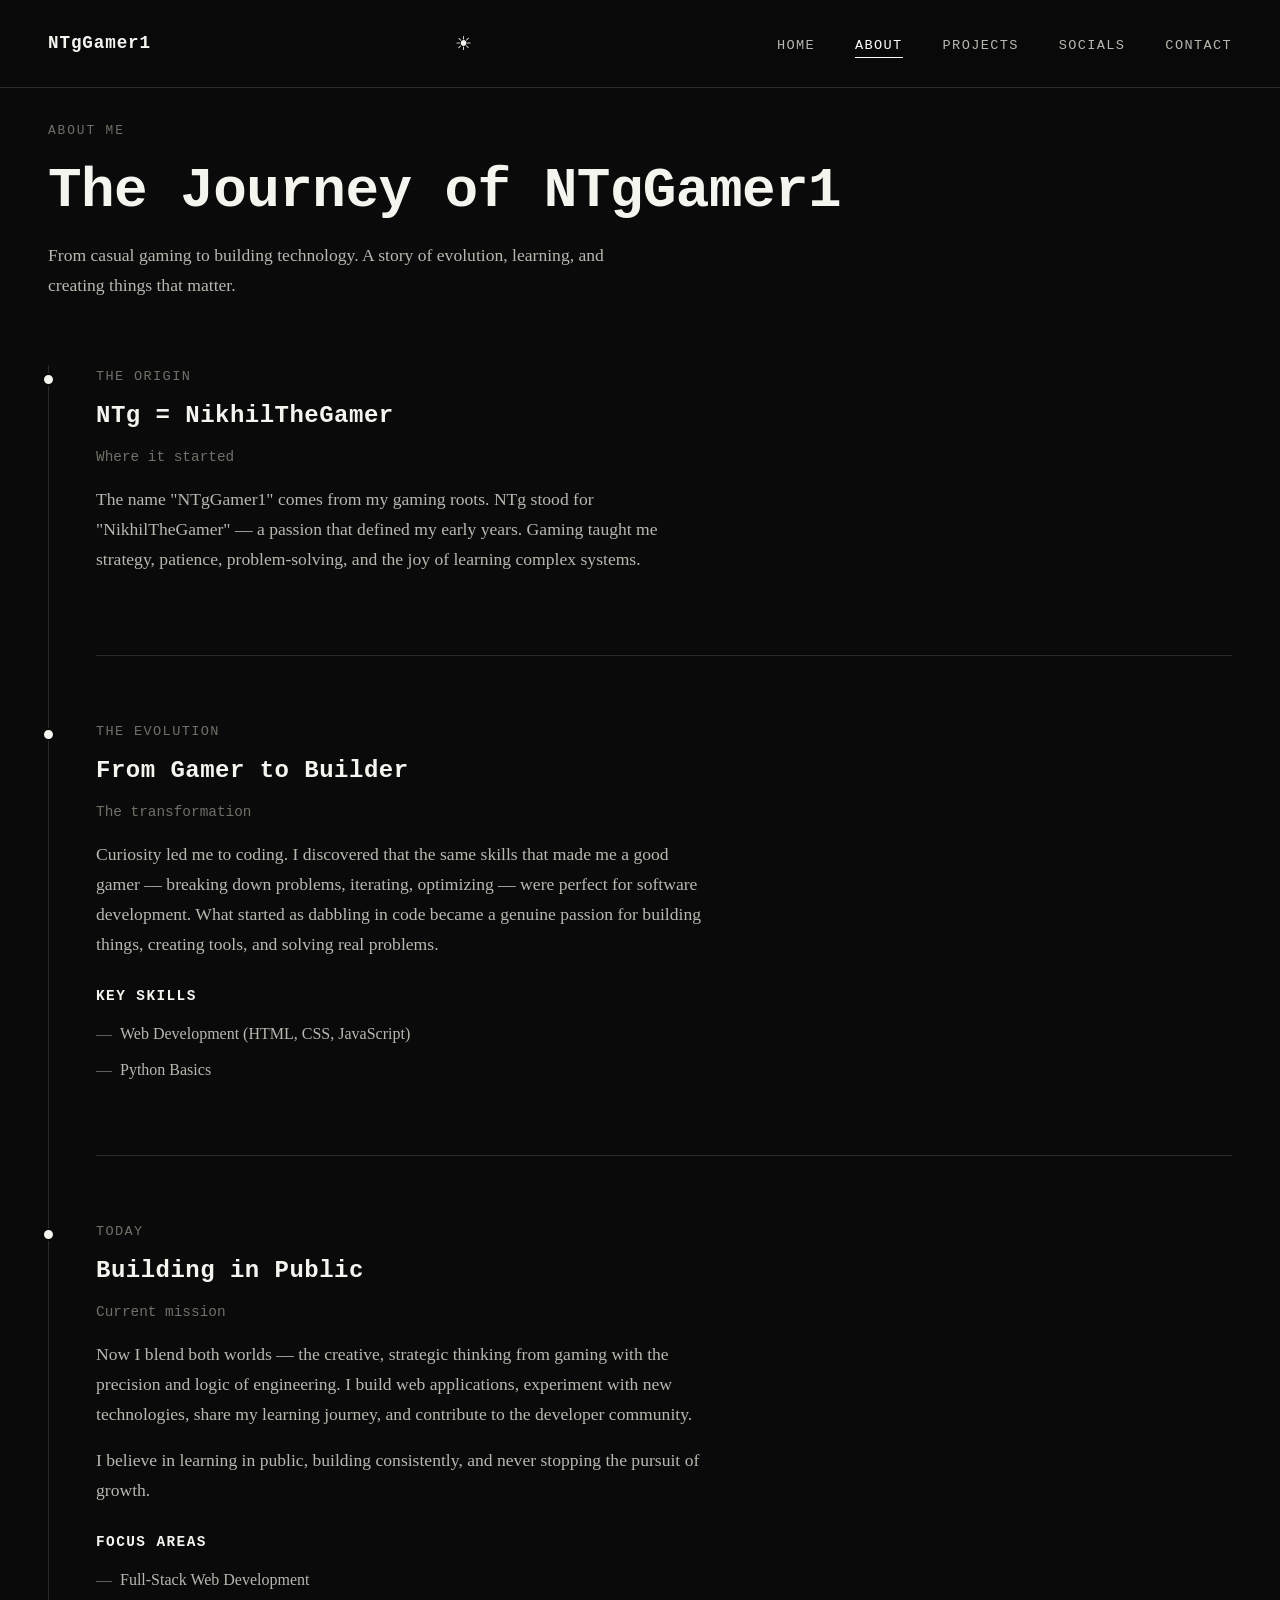
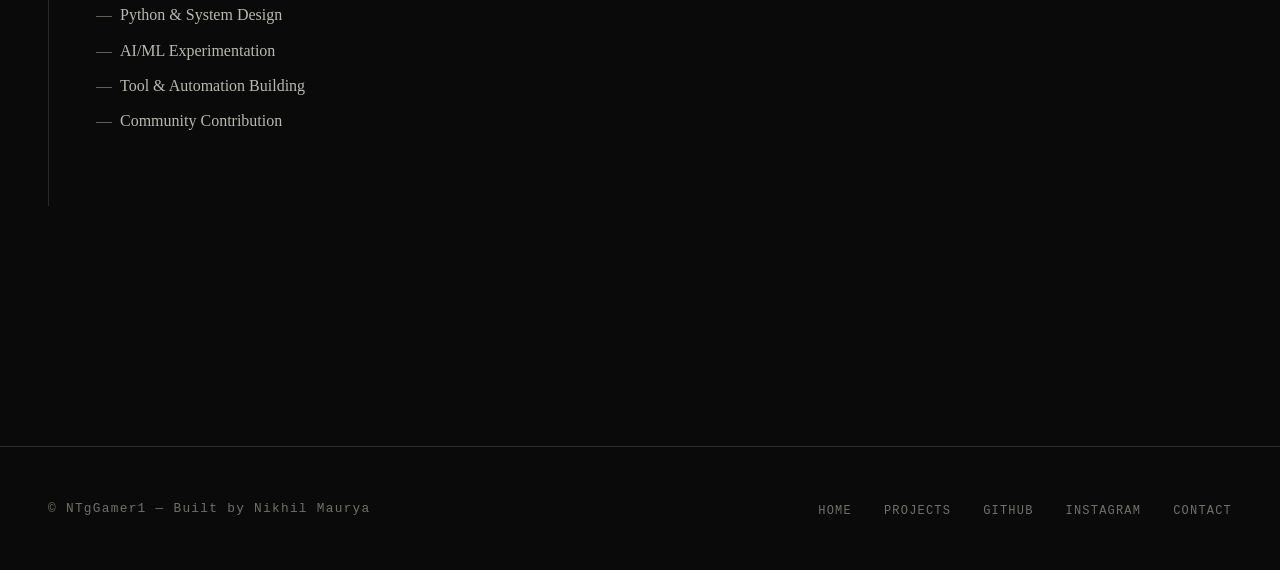
==== about.html @ 510b232a "feat: Add dark/light mode toggle with local storage persistence - Add theme toggle button in navigat" ====
<!DOCTYPE html>
<html lang="en">
<head>

    <meta charset="UTF-8">
    <meta name="viewport" content="width=device-width, initial-scale=1.0">
    <title>NTgGamer1 | Developer & Creator</title>
    <meta name="description" content="NTgGamer1 - Nikhil Maurya. Developer, creator, and builder blending gaming creativity with software engineering.">
    <link rel="stylesheet" href="/Styles/styles.css">
</head>
<body>
    <!-- Navigation -->
    <nav role="navigation" aria-label="Main navigation">
        <div class="container">
            <a href="index.html" class="nav-brand" aria-label="Home">NTgGamer1</a>
            <button class="hamburger" id="hamburgerBtn" aria-label="Toggle navigation menu" aria-expanded="false">
                <span class="hamburger-line"></span>
                <span class="hamburger-line"></span>
                <span class="hamburger-line"></span>
            </button>
            <button class="theme-toggle" id="themeToggle" aria-label="Toggle dark/light mode">
                <span id="themeIcon">☀</span>
            </button>
            <ul class="nav-links" id="navMenu">
                <li><a href="index.html" class="nav-link active">Home</a></li>
                <li><a href="about.html" class="nav-link">About</a></li>
                <li><a href="projects.html" class="nav-link">Projects</a></li>
                <li><a href="socials.html" class="nav-link">Socials</a></li>
                <li><a href="contact.html" class="nav-link">Contact</a></li>
            </ul>
        </div>
    </nav>


    <!-- Main Content -->
    <main>
        <!-- About Page -->
        <section class="page active">
            <div class="container">
                <div class="section-header">
                    <span class="section-label">About Me</span>
                    <h2>The Journey of NTgGamer1</h2>
                    <p>
                        From casual gaming to building technology. A story of evolution, learning, and creating things that matter.
                    </p>
                </div>
                
                <div class="timeline">
                    <div class="timeline-item">
                        <div class="timeline-date">The Origin</div>
                        <div class="timeline-content">
                            <h3>NTg = NikhilTheGamer</h3>
                            <div class="institution">Where it started</div>
                            <p>
                                The name "NTgGamer1" comes from my gaming roots. NTg stood for "NikhilTheGamer" — 
                                a passion that defined my early years. Gaming taught me strategy, patience, problem-solving, 
                                and the joy of learning complex systems.
                            </p>
                        </div>
                    </div>
                    
                    <div class="timeline-item">
                        <div class="timeline-date">The Evolution</div>
                        <div class="timeline-content">
                            <h3>From Gamer to Builder</h3>
                            <div class="institution">The transformation</div>
                            <p>
                                Curiosity led me to coding. I discovered that the same skills that made me a good gamer — 
                                breaking down problems, iterating, optimizing — were perfect for software development. 
                                What started as dabbling in code became a genuine passion for building things, creating tools, 
                                and solving real problems.
                            </p>
                            <div class="achievements">
                                <h4>Key Skills</h4>
                                <ul>
                                    <li>Web Development (HTML, CSS, JavaScript)</li>
                                    <li>Python Basics</li>
                                </ul>
                            </div>
                        </div>
                    </div>
                    
                    <div class="timeline-item">
                        <div class="timeline-date">Today</div>
                        <div class="timeline-content">
                            <h3>Building in Public</h3>
                            <div class="institution">Current mission</div>
                            <p>
                                Now I blend both worlds — the creative, strategic thinking from gaming with the precision 
                                and logic of engineering. I build web applications, experiment with new technologies, 
                                share my learning journey, and contribute to the developer community.
                            </p>
                            <p>
                                I believe in learning in public, building consistently, and never stopping the pursuit of growth.
                            </p>
                            <div class="achievements">
                                <h4>Focus Areas</h4>
                                <ul>
                                    <li>Full-Stack Web Development</li>
                                    <li>Python & System Design</li>
                                    <li>AI/ML Experimentation</li>
                                    <li>Tool & Automation Building</li>
                                    <li>Community Contribution</li>
                                </ul>
                            </div>
                        </div>
                    </div>
                </div>
            </div>
        </section>
    </main>

    <!-- Footer -->
    <footer>
        <div class="container">
            <div class="footer-tagline">© NTgGamer1 — Built by Nikhil Maurya</div>
            <ul class="footer-links">
                <li><a href="index.html">Home</a></li>
                <li><a href="projects.html">Projects</a></li>
                <li><a href="https://github.com/ntggamer1" target="_blank" rel="noopener noreferrer">GitHub</a></li>
                <li><a href="https://www.instagram.com/_fitnikhil01/" target="_blank" rel="noopener noreferrer">Instagram</a></li>
                <li><a href="contact.html">Contact</a></li>
            </ul>
        </div>
    </footer>



    



    <script src="/JavaScript/script.js"></script>
</body>
</html>
---- Styles/styles.css ----
/* CSS Variables */
:root {
    --color-bg-primary: #0a0a0a;
    --color-bg-secondary: #141414;
    --color-bg-tertiary: #1c1c1c;
    --color-text-primary: #f5f5f0;
    --color-text-secondary: #b8b8b0;
    --color-text-muted: #707068;
    --color-accent: #e8e8e0;
    --color-border: #2a2a2a;
    --color-hover: #ffffff;
    
    --font-display: 'Courier New', monospace;
    --font-body: 'Georgia', serif;
    --font-mono: 'Consolas', 'Monaco', monospace;
    
    --transition-smooth: all 0.4s cubic-bezier(0.4, 0, 0.2, 1);
    --transition-fast: all 0.2s ease;
}

/* Global Resets */
* {
    margin: 0;
    padding: 0;
    box-sizing: border-box;
}

html {
    scroll-behavior: smooth;
    font-size: 16px;
}

body {
    font-family: var(--font-body);
    background-color: var(--color-bg-primary);
    color: var(--color-text-primary);
    line-height: 1.7;
    overflow-x: hidden;
    position: relative;
}

/* Background Grain Effect */
body::before {
    content: '';
    position: fixed;
    top: 0;
    left: 0;
    width: 100%;
    height: 100%;
    background-image: 
        repeating-linear-gradient(
            0deg,
            transparent,
            transparent 2px,
            rgba(255, 255, 255, 0.01) 2px,
            rgba(255, 255, 255, 0.01) 4px
        );
    pointer-events: none;
    z-index: 1;
    opacity: 0.5;
}

/* Navigation */
nav {
    position: fixed;
    top: 0;
    left: 0;
    right: 0;
    background: rgba(10, 10, 10, 0.95);
    backdrop-filter: blur(10px);
    border-bottom: 1px solid var(--color-border);
    padding: 1.5rem 3rem;
    z-index: 100;
    animation: slideDown 0.6s ease;
}

@keyframes slideDown {
    from {
        transform: translateY(-100%);
        opacity: 0;
    }
    to {
        transform: translateY(0);
        opacity: 1;
    }
}

nav .container {
    max-width: 1400px;
    margin: 0 auto;
    display: flex;
    justify-content: space-between;
    align-items: center;
}

.nav-brand {
    font-family: var(--font-display);
    font-size: 1.1rem;
    letter-spacing: 0.05em;
    color: var(--color-text-primary);
    text-decoration: none;
    font-weight: bold;
}

.nav-links {
    display: flex;
    gap: 2.5rem;
    list-style: none;
}

.nav-links a {
    font-family: var(--font-mono);
    font-size: 0.85rem;
    color: var(--color-text-secondary);
    text-decoration: none;
    text-transform: uppercase;
    letter-spacing: 0.1em;
    transition: var(--transition-fast);
    position: relative;
}

.nav-links a::after {
    content: '';
    position: absolute;
    bottom: -5px;
    left: 0;
    width: 0;
    height: 1px;
    background: var(--color-hover);
    transition: var(--transition-fast);
}

.nav-links a:hover,
.nav-links a.active {
    color: var(--color-hover);
}

.nav-links a:hover::after,
.nav-links a.active::after {
    width: 100%;
}

/* Hamburger Menu */
.hamburger {
    display: none;
    flex-direction: column;
    background: none;
    border: none;
    cursor: pointer;
    padding: 0.5rem;
    z-index: 101;
}

.hamburger-line {
    width: 25px;
    height: 2px;
    background: var(--color-text-primary);
    margin: 5px 0;
    transition: var(--transition-smooth);
    border-radius: 2px;
}

.hamburger.active .hamburger-line:nth-child(1) {
    transform: rotate(45deg) translate(8px, 8px);
}

.hamburger.active .hamburger-line:nth-child(2) {
    opacity: 0;
}

.hamburger.active .hamburger-line:nth-child(3) {
    transform: rotate(-45deg) translate(8px, -8px);
}

/* Theme Toggle Button */
.theme-toggle {
    background: none;
    border: none;
    color: var(--color-text-primary);
    font-size: 1.2rem;
    cursor: pointer;
    padding: 0.5rem;
    display: flex;
    align-items: center;
    justify-content: center;
    transition: var(--transition-smooth);
}

.theme-toggle:hover {
    color: var(--color-accent);
    transform: rotate(20deg);
}

/* Light Mode */
body.light-mode {
    --color-bg-primary: #ffffff;
    --color-bg-secondary: #f5f5f5;
    --color-bg-tertiary: #eeeeee;
    --color-text-primary: #0a0a0a;
    --color-text-secondary: #333333;
    --color-text-muted: #666666;
    --color-accent: #333333;
    --color-border: #d0d0d0;
    --color-hover: #000000;
}

body.light-mode nav {
    background: rgba(255, 255, 255, 0.95);
}

/* Main Container */
main {
    position: relative;
    z-index: 2;
}

/* Page Sections */
.page {
    display: none;
    min-height: 100vh;
    padding: 120px 3rem 80px;
    animation: fadeIn 0.6s ease;
}

.page.active {
    display: block;
}

@keyframes fadeIn {
    from {
        opacity: 0;
        transform: translateY(20px);
    }
    to {
        opacity: 1;
        transform: translateY(0);
    }
}

.container {
    max-width: 1400px;
    margin: 0 auto;
}

/* Typography */
h1 {
    font-family: var(--font-display);
    font-size: clamp(3rem, 8vw, 6rem);
    line-height: 1.1;
    letter-spacing: -0.02em;
    margin-bottom: 1.5rem;
    font-weight: bold;
}

h2 {
    font-family: var(--font-display);
    font-size: clamp(2rem, 5vw, 3.5rem);
    line-height: 1.2;
    margin-bottom: 1rem;
    letter-spacing: -0.01em;
}

h3 {
    font-family: var(--font-mono);
    font-size: 1.5rem;
    margin-bottom: 0.75rem;
    letter-spacing: 0.02em;
}

p {
    font-size: 1.1rem;
    color: var(--color-text-secondary);
    max-width: 70ch;
}

/* Hero Section */
.hero {
    display: flex;
    flex-direction: column;
    justify-content: center;
    min-height: 85vh;
    gap: 2rem;
}

.hero-subtitle {
    font-family: var(--font-mono);
    font-size: 0.9rem;
    color: var(--color-text-muted);
    text-transform: uppercase;
    letter-spacing: 0.15em;
    margin-bottom: 1rem;
}

.hero-description {
    font-size: 1.3rem;
    color: var(--color-text-secondary);
    max-width: 65ch;
    line-height: 1.8;
    margin-bottom: 2rem;
}

.cta-buttons {
    display: flex;
    gap: 1.5rem;
    flex-wrap: wrap;
}

.btn {
    font-family: var(--font-mono);
    padding: 1rem 2.5rem;
    font-size: 0.85rem;
    text-transform: uppercase;
    letter-spacing: 0.1em;
    text-decoration: none;
    border: 1px solid var(--color-border);
    background: transparent;
    color: var(--color-text-primary);
    cursor: pointer;
    transition: var(--transition-smooth);
    position: relative;
    overflow: hidden;
}

.btn::before {
    content: '';
    position: absolute;
    top: 0;
    left: -100%;
    width: 100%;
    height: 100%;
    background: var(--color-accent);
    transition: var(--transition-smooth);
    z-index: -1;
}

.btn:hover {
    color: var(--color-bg-primary);
    border-color: var(--color-accent);
}

.btn:hover::before {
    left: 0;
}

.btn-primary {
    background: var(--color-text-primary);
    color: var(--color-bg-primary);
    border-color: var(--color-text-primary);
}

.btn-primary::before {
    background: var(--color-bg-primary);
}

.btn-primary:hover {
    background: transparent;
    color: var(--color-text-primary);
}

/* Highlights Grid */
.highlights {
    margin-top: 6rem;
    display: grid;
    grid-template-columns: repeat(auto-fit, minmax(300px, 1fr));
    gap: 3rem;
}

.highlight-card {
    padding: 2rem;
    border: 1px solid var(--color-border);
    background: var(--color-bg-secondary);
    transition: var(--transition-smooth);
}

.highlight-card:hover {
    border-color: var(--color-text-muted);
    transform: translateY(-5px);
}

.highlight-card h3 {
    font-size: 1.1rem;
    margin-bottom: 1rem;
    color: var(--color-text-primary);
}

.highlight-card p {
    font-size: 1rem;
    line-height: 1.6;
}

/* Section Header */
.section-header {
    margin-bottom: 4rem;
    max-width: 800px;
}

.section-label {
    font-family: var(--font-mono);
    font-size: 0.8rem;
    color: var(--color-text-muted);
    text-transform: uppercase;
    letter-spacing: 0.15em;
    margin-bottom: 1rem;
    display: block;
}


/* Timeline */
.timeline {
    position: relative;
    padding-left: 3rem;
}

.timeline::before {
    content: '';
    position: absolute;
    left: 0;
    top: 0;
    bottom: 0;
    width: 1px;
    background: var(--color-border);
}

.timeline-item {
    position: relative;
    margin-bottom: 4rem;
    padding-bottom: 4rem;
    border-bottom: 1px solid var(--color-border);
}

.timeline-item:last-child {
    border-bottom: none;
}

.timeline-item::before {
    content: '';
    position: absolute;
    left: -3.375rem;
    top: 0.5rem;
    width: 9px;
    height: 9px;
    border-radius: 50%;
    background: var(--color-text-primary);
    border: 2px solid var(--color-bg-primary);
}

.timeline-date {
    font-family: var(--font-mono);
    font-size: 0.85rem;
    color: var(--color-text-muted);
    margin-bottom: 0.5rem;
    text-transform: uppercase;
    letter-spacing: 0.1em;
}

.timeline-content h3 {
    font-size: 1.5rem;
    margin-bottom: 0.5rem;
}

.timeline-content .institution {
    font-family: var(--font-mono);
    font-size: 0.9rem;
    color: var(--color-text-muted);
    margin-bottom: 1rem;
}

.timeline-content p {
    margin-bottom: 1rem;
}

.achievements {
    margin-top: 1.5rem;
}

.achievements h4 {
    font-family: var(--font-mono);
    font-size: 0.9rem;
    color: var(--color-text-primary);
    margin-bottom: 0.75rem;
    text-transform: uppercase;
    letter-spacing: 0.1em;
}

.achievements ul {
    list-style: none;
    padding-left: 0;
}

.achievements li {
    font-size: 1rem;
    color: var(--color-text-secondary);
    margin-bottom: 0.5rem;
    padding-left: 1.5rem;
    position: relative;
}

.achievements li::before {
    content: '—';
    position: absolute;
    left: 0;
    color: var(--color-text-muted);
}

/* Form Confirmation */
.form-confirmation {
    display: none;
    opacity: 0;
    transition: opacity 0.4s ease;
    padding: 2rem;
    background: var(--color-bg-secondary);
    border-left: 4px solid var(--color-accent);
    border-radius: 4px;
    margin-top: 2rem;
}

.form-confirmation.show {
    display: block;
    opacity: 1;
}

.form-confirmation h3 {
    margin-bottom: 0.5rem;
    color: var(--color-accent);
}

.form-confirmation p {
    color: var(--color-text-secondary);
}

/* Projects Grid */
.filter-bar {
    margin-bottom: 3rem;
    display: flex;
    gap: 1rem;
    flex-wrap: wrap;
}

.filter-btn {
    font-family: var(--font-mono);
    padding: 0.5rem 1.5rem;
    font-size: 0.75rem;
    text-transform: uppercase;
    letter-spacing: 0.1em;
    border: 1px solid var(--color-border);
    background: transparent;
    color: var(--color-text-secondary);
    cursor: pointer;
    transition: var(--transition-fast);
}

.filter-btn:hover,
.filter-btn.active {
    background: var(--color-text-primary);
    color: var(--color-bg-primary);
    border-color: var(--color-text-primary);
}

.projects-grid {
    display: grid;
    grid-template-columns: repeat(auto-fill, minmax(350px, 1fr));
    gap: 2rem;
}

.project-card {
    border: 1px solid var(--color-border);
    background: var(--color-bg-secondary);
    padding: 2rem;
    transition: var(--transition-smooth);
    cursor: pointer;
    display: flex;
    flex-direction: column;
}

.project-card:hover {
    border-color: var(--color-text-primary);
    transform: translateY(-5px);
}

.project-card h3 {
    font-size: 1.3rem;
    margin-bottom: 1rem;
}

.project-card .description {
    font-size: 1rem;
    color: var(--color-text-secondary);
    margin-bottom: 1.5rem;
    flex-grow: 1;
}

.tech-stack {
    display: flex;
    flex-wrap: wrap;
    gap: 0.5rem;
    margin-bottom: 1.5rem;
}

.tech-tag {
    font-family: var(--font-mono);
    font-size: 0.7rem;
    padding: 0.25rem 0.75rem;
    background: var(--color-bg-tertiary);
    color: var(--color-text-muted);
    text-transform: uppercase;
    letter-spacing: 0.05em;
}

.project-links {
    display: flex;
    gap: 1rem;
}

.project-link {
    font-family: var(--font-mono);
    font-size: 0.75rem;
    color: var(--color-text-secondary);
    text-decoration: none;
    text-transform: uppercase;
    letter-spacing: 0.1em;
    transition: var(--transition-fast);
    position: relative;
}

.project-link::after {
    content: '→';
    margin-left: 0.5rem;
    transition: var(--transition-fast);
}

.project-link:hover {
    color: var(--color-hover);
}

.project-link:hover::after {
    margin-left: 0.75rem;
}

/* Socials Grid */
.socials-grid {
    display: grid;
    grid-template-columns: repeat(auto-fill, minmax(200px, 1fr));
    gap: 1.5rem;
    max-width: 900px;
}

.social-card {
    border: 1px solid var(--color-border);
    background: var(--color-bg-secondary);
    padding: 2rem;
    text-align: center;
    transition: var(--transition-smooth);
    text-decoration: none;
    display: block;
}

.social-card:hover {
    border-color: var(--color-text-primary);
    transform: translateY(-5px);
}

.social-icon {
    font-size: 2rem;
    margin-bottom: 1rem;
    display: block;
}

.social-card h3 {
    font-family: var(--font-mono);
    font-size: 0.85rem;
    color: var(--color-text-primary);
    margin-bottom: 0.5rem;
    text-transform: uppercase;
    letter-spacing: 0.1em;
}

.social-card .username {
    font-family: var(--font-mono);
    font-size: 0.75rem;
    color: var(--color-text-muted);
}

/* Contact Form */
.contact-content {
    max-width: 700px;
}

.form-group {
    margin-bottom: 2rem;
}

.form-group label {
    font-family: var(--font-mono);
    font-size: 0.75rem;
    color: var(--color-text-secondary);
    text-transform: uppercase;
    letter-spacing: 0.1em;
    display: block;
    margin-bottom: 0.75rem;
}

.form-group input,
.form-group textarea {
    width: 100%;
    padding: 1rem;
    font-family: var(--font-body);
    font-size: 1rem;
    background: var(--color-bg-secondary);
    border: 1px solid var(--color-border);
    color: var(--color-text-primary);
    transition: var(--transition-fast);
}

.form-group input:focus,
.form-group textarea:focus {
    outline: none;
    border-color: var(--color-text-primary);
}

.form-group textarea {
    min-height: 150px;
    resize: vertical;
}

.contact-alt {
    margin-top: 3rem;
    padding-top: 3rem;
    border-top: 1px solid var(--color-border);
}

.contact-alt h3 {
    font-size: 1.2rem;
    margin-bottom: 1rem;
}

.contact-info {
    display: flex;
    flex-direction: column;
    gap: 1rem;
}

.contact-info a {
    font-family: var(--font-mono);
    font-size: 0.9rem;
    color: var(--color-text-secondary);
    text-decoration: none;
    transition: var(--transition-fast);
}

.contact-info a:hover {
    color: var(--color-hover);
}

/* Extra Large Screens (1440px and up) */
@media (min-width: 1441px) {
    .container {
        max-width: 1600px;
        padding: 0 4rem;
    }
    
    .page {
        padding: 130px 4rem 90px;
    }
    
    h1 {
        font-size: clamp(3rem, 8vw, 7rem);
    }
    
    h2 {
        font-size: clamp(2.5rem, 5vw, 4rem);
    }
    
    p {
        font-size: 1.15rem;
    }
    
    .highlights {
        gap: 4rem;
    }
    
    .projects-grid {
        grid-template-columns: repeat(auto-fill, minmax(400px, 1fr));
        gap: 3rem;
    }
}

/* Tablet and Large Devices (769px to 1024px) */
@media (min-width: 769px) and (max-width: 1024px) {
    .page {
        padding: 110px 2.5rem 70px;
    }
    
    h1 {
        font-size: clamp(2.5rem, 6vw, 4rem);
    }
    
    h2 {
        font-size: clamp(1.8rem, 4.5vw, 3rem);
    }
    
    .highlights {
        grid-template-columns: repeat(2, 1fr);
        gap: 2.5rem;
    }
    
    .projects-grid {
        grid-template-columns: repeat(2, 1fr);
        gap: 2rem;
    }
    
    .socials-grid {
        grid-template-columns: repeat(2, 1fr);
        gap: 1.5rem;
    }
    
    .timeline {
        padding-left: 2.5rem;
    }
    
    .timeline-item::before {
        left: -3rem;
    }
}

/* Small Phones (max-width 480px) */
@media (max-width: 480px) {
    nav {
        padding: 0.75rem 1rem;
    }
    
    nav .container {
        gap: 0.5rem;
    }
    
    .nav-brand {
        font-size: 0.95rem;
    }
    
    .theme-toggle {
        font-size: 1rem;
        padding: 0.3rem;
    }
    
    .hamburger {
        display: flex;
    }
    
    .nav-links {
        display: none;
        position: absolute;
        top: 60px;
        left: 0;
        right: 0;
        flex-direction: column;
        background: var(--color-bg-secondary);
        border-top: 1px solid var(--color-border);
        padding: 1rem 1.5rem;
        gap: 0;
        z-index: 100;
    }
    
    .nav-links.active {
        display: flex;
    }
    
    .nav-links li {
        border-bottom: 1px solid var(--color-border);
        padding: 1rem 0;
    }
    
    .nav-links li:last-child {
        border-bottom: none;
    }
    
    .nav-links a {
        font-size: 0.8rem;
        display: block;
    }
    
    .page {
        padding: 90px 1rem 50px;
    }
    
    h1 {
        font-size: 2rem;
        margin-bottom: 1rem;
    }
    
    h2 {
        font-size: 1.5rem;
    }
    
    h3 {
        font-size: 1.2rem;
    }
    
    p {
        font-size: 1rem;
    }
    
    .hero-subtitle {
        font-size: 0.8rem;
    }
    
    .hero-description {
        font-size: 1.05rem;
    }
    
    .cta-buttons {
        gap: 1rem;
        flex-direction: column;
    }
    
    .btn {
        width: 100%;
        text-align: center;
        padding: 1.2rem 1.5rem;
    }
    
    .highlights {
        grid-template-columns: 1fr;
        gap: 1.5rem;
    }
    
    .projects-grid {
        grid-template-columns: 1fr;
        gap: 1.5rem;
    }
    
    .socials-grid {
        grid-template-columns: 1fr;
        gap: 1.5rem;
    }
    
    .timeline {
        padding-left: 1.5rem;
    }
    
    .timeline-item::before {
        left: -2.25rem;
    }
    
    .timeline-item {
        margin-bottom: 3rem;
        padding-bottom: 3rem;
    }
    
    .section-header {
        margin-bottom: 2.5rem;
    }
    
    .filter-bar {
        margin-bottom: 2rem;
        gap: 0.5rem;
    }
    
    .filter-btn {
        padding: 0.4rem 1rem;
        font-size: 0.7rem;
    }
    
    .form-group input,
    .form-group textarea {
        padding: 0.875rem;
    }
    
    .contact-alt {
        margin-top: 2rem;
        padding-top: 2rem;
    }
    
    footer {
        padding: 2rem 1rem;
        margin-top: 4rem;
    }
    
    footer .container {
        flex-direction: column;
        align-items: flex-start;
    }
    
    .footer-tagline {
        font-size: 0.7rem;
    }
    
    .footer-links {
        display: none;
    }
    
    .nav-links a::after {
        display: none;
    }
}

/* Mobile Devices (481px to 768px) */
@media (min-width: 481px) and (max-width: 768px) {
    nav {
        padding: 1rem 1.5rem;
    }
    
    .nav-brand {
        font-size: 1rem;
    }
    
    .hamburger {
        display: flex;
    }
    
    .nav-links {
        display: none;
        position: absolute;
        top: 60px;
        left: 0;
        right: 0;
        flex-direction: column;
        background: var(--color-bg-secondary);
        border-top: 1px solid var(--color-border);
        padding: 1.5rem;
        gap: 0;
        z-index: 100;
    }
    
    .nav-links.active {
        display: flex;
    }
    
    .nav-links li {
        border-bottom: 1px solid var(--color-border);
        padding: 1.2rem 0;
    }
    
    .nav-links li:last-child {
        border-bottom: none;
    }
    
    .nav-links a {
        font-size: 0.85rem;
        display: block;
    }
    
    .page {
        padding: 110px 1.5rem 65px;
    }
    
    h1 {
        font-size: 2.7rem;
    }
    
    h2 {
        font-size: 1.8rem;
    }
    
    .cta-buttons {
        flex-direction: column;
    }
    
    .btn {
        width: 100%;
    }
    
    .highlights {
        grid-template-columns: 1fr;
        gap: 2rem;
    }
    
    .projects-grid {
        grid-template-columns: 1fr;
        gap: 1.5rem;
    }
    
    .socials-grid {
        grid-template-columns: 1fr;
        gap: 1.5rem;
    }
    
    .timeline {
        padding-left: 2rem;
    }
    
    .timeline-item::before {
        left: -2.625rem;
    }
    
    .filter-bar {
        gap: 0.5rem;
    }
    
    .filter-btn {
        padding: 0.45rem 1.25rem;
        font-size: 0.7rem;
    }
    
    footer .container {
        flex-direction: column;
        gap: 1.5rem;
    }
    
    .footer-links {
        display: none;
    }
    
    .nav-links a::after {
        display: none;
    }
}

/* Footer */
footer {
    position: relative;
    z-index: 2;
    border-top: 1px solid var(--color-border);
    padding: 3rem;
    margin-top: 6rem;
}

footer .container {
    display: flex;
    justify-content: space-between;
    align-items: center;
    flex-wrap: wrap;
    gap: 2rem;
}

.footer-tagline {
    font-family: var(--font-mono);
    font-size: 0.8rem;
    color: var(--color-text-muted);
    letter-spacing: 0.1em;
}

.footer-links {
    display: flex;
    gap: 2rem;
    list-style: none;
}

.footer-links a {
    font-family: var(--font-mono);
    font-size: 0.75rem;
    color: var(--color-text-muted);
    text-decoration: none;
    text-transform: uppercase;
    letter-spacing: 0.1em;
    transition: var(--transition-fast);
}

.footer-links a:hover {
    color: var(--color-hover);
}

/* Responsive */
@media (max-width: 768px) {
    nav {
        padding: 1rem 1.25rem;
    }
    
    .nav-links {
        display: none;
        position: absolute;
        top: 60px;
        left: 0;
        right: 0;
        flex-direction: column;
        background: var(--color-bg-secondary);
        border-top: 1px solid var(--color-border);
        padding: 1.5rem;
        gap: 0;
        z-index: 100;
    }
    
    .nav-links.active {
        display: flex;
    }
    
    .nav-links li {
        border-bottom: 1px solid var(--color-border);
        padding: 1rem 0;
    }
    
    .nav-links li:last-child {
        border-bottom: none;
    }
    
    .nav-links a {
        font-size: 0.85rem;
        display: block;
    }
    
    .hamburger {
        display: flex;
    }
    
    .theme-toggle {
        top: 1rem;
        right: 1.5rem;
        padding: 0.5rem 0.75rem;
        font-size: 0.65rem;
    }
    
    .page {
        padding: 100px 1.5rem 60px;
    }
    
    h1 {
        font-size: 2.5rem;
    }
    
    h2 {
        font-size: 2rem;
    }
    
    .highlights {
        grid-template-columns: 1fr;
    }
    
    .projects-grid {
        grid-template-columns: 1fr;
    }
    
    .socials-grid {
        grid-template-columns: 1fr;
    }
    
    .timeline {
        padding-left: 2rem;
    }
    
    .cta-buttons {
        flex-direction: column;
    }
    
    .btn {
        text-align: center;
    }
    
    footer .container {
        flex-direction: column;
        text-align: center;
    }
    
    .footer-links {
        display: none;
    }
    
    nav .container {
        gap: 1rem;
    }
    
    .nav-links a::after {
        display: none;
    }
}
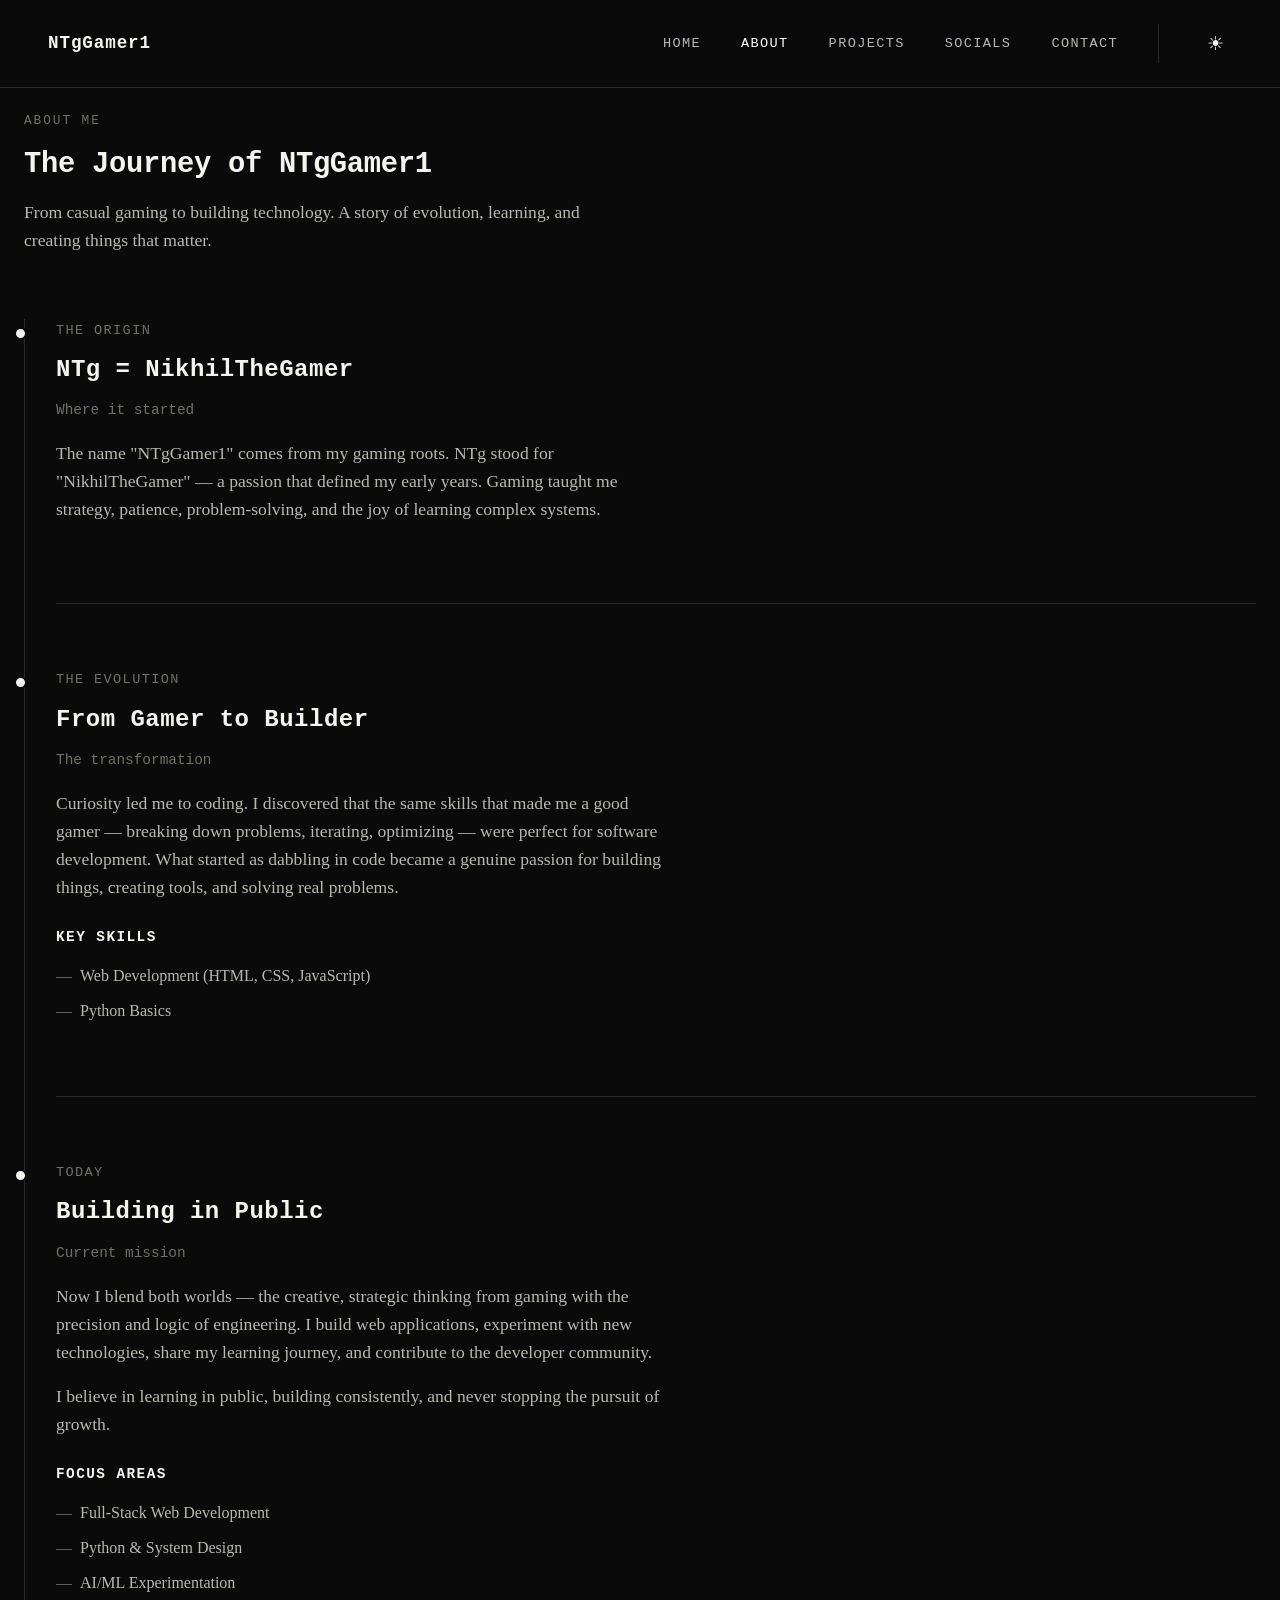
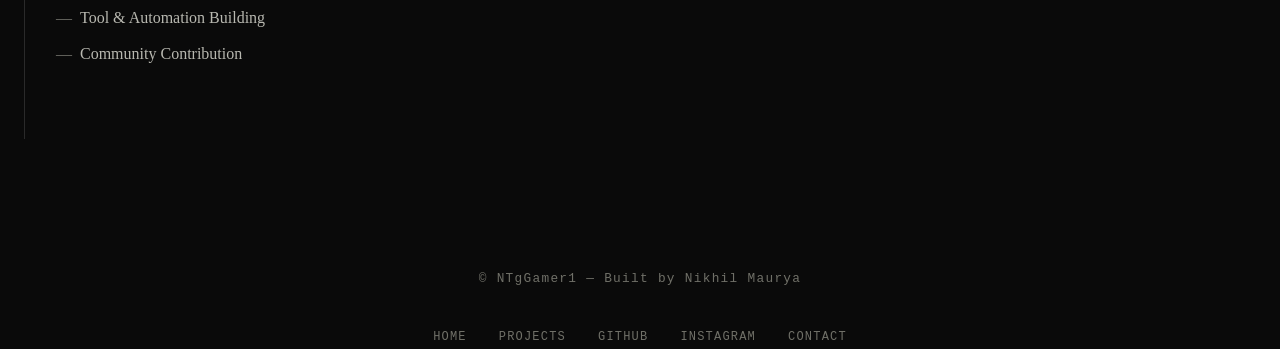
==== commit ea3bfd53: "refactor: Reposition theme toggle button to end of navbar Navbar Structure: - Desktop: Brand → Nav L" ====
--- a/about.html
+++ b/about.html
@@ -6,7 +6,7 @@
     <meta name="viewport" content="width=device-width, initial-scale=1.0">
     <title>NTgGamer1 | Developer & Creator</title>
     <meta name="description" content="NTgGamer1 - Nikhil Maurya. Developer, creator, and builder blending gaming creativity with software engineering.">
-    <link rel="stylesheet" href="/Styles/styles.css">
+    <link rel="stylesheet" href="/Styles/styles.min.css">
 </head>
 <body>
     <!-- Navigation -->
@@ -18,15 +18,17 @@
                 <span class="hamburger-line"></span>
                 <span class="hamburger-line"></span>
             </button>
-            <button class="theme-toggle" id="themeToggle" aria-label="Toggle dark/light mode">
-                <span id="themeIcon">☀</span>
-            </button>
             <ul class="nav-links" id="navMenu">
                 <li><a href="index.html" class="nav-link active">Home</a></li>
                 <li><a href="about.html" class="nav-link">About</a></li>
                 <li><a href="projects.html" class="nav-link">Projects</a></li>
                 <li><a href="socials.html" class="nav-link">Socials</a></li>
                 <li><a href="contact.html" class="nav-link">Contact</a></li>
+                <li class="nav-item-theme">
+                    <button class="theme-toggle" id="themeToggle" aria-label="Toggle dark/light mode">
+                        <span id="themeIcon">☀</span>
+                    </button>
+                </li>
             </ul>
         </div>
     </nav>
@@ -130,6 +132,6 @@
 
 
 
-    <script src="/JavaScript/script.js"></script>
+    <script src="/JavaScript/script.min.js"></script>
 </body>
 </html>
--- a/Styles/styles.min.css
+++ b/Styles/styles.min.css
@@ -0,0 +1 @@
+:root{--color-bg-primary:#0a0a0a;--color-bg-secondary:#141414;--color-bg-tertiary:#1c1c1c;--color-text-primary:#f5f5f0;--color-text-secondary:#b8b8b0;--color-text-muted:#707068;--color-accent:#e8e8e0;--color-border:#2a2a2a;--color-hover:#ffffff;--font-display:'Courier New',monospace;--font-body:'Georgia',serif;--font-mono:'Consolas','Monaco',monospace;--transition-smooth:all 0.4s cubic-bezier(0.4,0,0.2,1);--transition-fast:all 0.2s ease;}*{margin:0;padding:0;box-sizing:border-box;}html{scroll-behavior:smooth;font-size:16px;}body{font-family:var(--font-body);background-color:var(--color-bg-primary);color:var(--color-text-primary);line-height:1.7;overflow-x:hidden;position:relative;}body::before{content:'';position:fixed;top:0;left:0;width:100%;height:100%;background-image:repeating-linear-gradient( 0deg,transparent,transparent 2px,rgba(255,255,255,0.01) 2px,rgba(255,255,255,0.01) 4px );pointer-events:none;z-index:1;opacity:0.5;}nav{position:fixed;top:0;left:0;right:0;background:rgba(10,10,10,0.95);backdrop-filter:blur(10px);border-bottom:1px solid var(--color-border);padding:1.5rem 3rem;z-index:100;animation:slideDown 0.6s ease;}@keyframes slideDown{from{transform:translateY(-100%);opacity:0;}to{transform:translateY(0);opacity:1;}}nav .container{max-width:1400px;margin:0 auto;display:flex;justify-content:flex-start;align-items:center;gap:1rem;}.nav-brand{font-family:var(--font-display);font-size:clamp(0.95rem,2vw,1.1rem);letter-spacing:0.05em;color:var(--color-text-primary);text-decoration:none;font-weight:bold;}.nav-links{display:flex;gap:2.5rem;list-style:none;margin-left:auto;align-items:center;}.nav-item-theme{list-style:none;padding-left:2.5rem;border-left:1px solid var(--color-border);}.nav-links a{font-family:var(--font-mono);font-size:clamp(0.7rem,1.5vw,0.85rem);color:var(--color-text-secondary);text-decoration:none;text-transform:uppercase;letter-spacing:0.1em;transition:var(--transition-fast);position:relative;}.nav-links a::after{content:'';position:absolute;bottom:-5px;left:0;width:0;height:1px;background:var(--color-hover);transition:var(--transition-fast);}.nav-links a:hover,.nav-links a.active{color:var(--color-hover);}.nav-links a:hover::after,.nav-links a.active::after{width:100%;}.hamburger{display:none;flex-direction:column;background:none;border:none;cursor:pointer;padding:0.5rem;z-index:101;margin-left:auto;}.hamburger-line{width:clamp(20px,5vw,25px);height:2px;background:var(--color-text-primary);margin:clamp(3px,1vw,5px) 0;transition:var(--transition-smooth);border-radius:2px;}.hamburger.active .hamburger-line:nth-child(1){transform:rotate(45deg) translate(8px,8px);}.hamburger.active .hamburger-line:nth-child(2){opacity:0;}.hamburger.active .hamburger-line:nth-child(3){transform:rotate(-45deg) translate(8px,-8px);}.theme-toggle{background:none;border:none;color:var(--color-text-primary);font-size:clamp(1rem,2vw,1.2rem);cursor:pointer;padding:clamp(0.4rem,1vw,0.5rem);display:flex;align-items:center;justify-content:center;transition:var(--transition-smooth);flex-shrink:0;}.theme-toggle:hover{color:var(--color-accent);transform:rotate(20deg);}body.light-mode{--color-bg-primary:#ffffff;--color-bg-secondary:#f5f5f5;--color-bg-tertiary:#eeeeee;--color-text-primary:#0a0a0a;--color-text-secondary:#333333;--color-text-muted:#666666;--color-accent:#333333;--color-border:#d0d0d0;--color-hover:#000000;}body.light-mode nav{background:rgba(255,255,255,0.95);}main{position:relative;z-index:2;}.page{display:none;min-height:100vh;padding:120px 3rem 80px;animation:fadeIn 0.6s ease;}.page.active{display:block;}@keyframes fadeIn{from{opacity:0;transform:translateY(20px);}to{opacity:1;transform:translateY(0);}}@keyframes slideInLeft{from{opacity:0;transform:translateX(-30px);}to{opacity:1;transform:translateX(0);}}@keyframes slideInRight{from{opacity:0;transform:translateX(30px);}to{opacity:1;transform:translateX(0);}}@keyframes slideInUp{from{opacity:0;transform:translateY(30px);}to{opacity:1;transform:translateY(0);}}@keyframes scaleIn{from{opacity:0;transform:scale(0.9);}to{opacity:1;transform:scale(1);}}.highlight-card.animate,.project-card.animate,.social-card.animate,.timeline-item.animate{animation:slideInUp 0.6s ease forwards;}.section-header.animate{animation:slideInLeft 0.6s ease forwards;}.animate[style*="animation-delay"]{opacity:0;}.container{max-width:1400px;margin:0 auto;}h1{font-family:var(--font-display);font-size:clamp(3rem,8vw,6rem);line-height:1.1;letter-spacing:-0.02em;margin-bottom:1.5rem;font-weight:bold;}h2{font-family:var(--font-display);font-size:clamp(2rem,5vw,3.5rem);line-height:1.2;margin-bottom:1rem;letter-spacing:-0.01em;}h3{font-family:var(--font-mono);font-size:clamp(1.1rem,3vw,1.5rem);margin-bottom:0.75rem;letter-spacing:0.02em;}p{font-size:clamp(0.95rem,2vw,1.1rem);color:var(--color-text-secondary);max-width:70ch;line-height:1.6;}.hero{display:flex;flex-direction:column;justify-content:center;min-height:85vh;gap:2rem;}.hero-subtitle{font-family:var(--font-mono);font-size:clamp(0.75rem,1.5vw,0.9rem);color:var(--color-text-muted);text-transform:uppercase;letter-spacing:0.15em;margin-bottom:clamp(0.75rem,2vw,1rem);}.hero-description{font-size:clamp(1rem,2.5vw,1.3rem);color:var(--color-text-secondary);max-width:65ch;line-height:1.8;margin-bottom:clamp(1.5rem,3vw,2rem);}.cta-buttons{display:flex;gap:1.5rem;flex-wrap:wrap;}.btn{font-family:var(--font-mono);padding:clamp(0.75rem,1.5vw,1rem) clamp(1.5rem,3vw,2.5rem);font-size:clamp(0.75rem,1.5vw,0.85rem);text-transform:uppercase;letter-spacing:0.1em;text-decoration:none;border:1px solid var(--color-border);background:transparent;color:var(--color-text-primary);cursor:pointer;transition:var(--transition-smooth);position:relative;overflow:hidden;}.btn::before{content:'';position:absolute;top:0;left:-100%;width:100%;height:100%;background:var(--color-accent);transition:var(--transition-smooth);z-index:-1;}.btn:hover{color:var(--color-bg-primary);border-color:var(--color-accent);}.btn:hover::before{left:0;}.btn-primary{background:var(--color-text-primary);color:var(--color-bg-primary);border-color:var(--color-text-primary);}.btn-primary::before{background:var(--color-bg-primary);}.btn-primary:hover{background:transparent;color:var(--color-text-primary);}.highlights{margin-top:6rem;display:grid;grid-template-columns:repeat(auto-fit,minmax(300px,1fr));gap:3rem;}.highlight-card{padding:2rem;border:1px solid var(--color-border);background:var(--color-bg-secondary);transition:var(--transition-smooth);}.highlight-card:hover{border-color:var(--color-text-muted);transform:translateY(-5px);}.highlight-card h3{font-size:clamp(0.95rem,2.5vw,1.1rem);margin-bottom:1rem;color:var(--color-text-primary);}.highlight-card p{font-size:clamp(0.9rem,1.8vw,1rem);line-height:1.6;}.section-header{margin-bottom:4rem;max-width:800px;}.section-label{font-family:var(--font-mono);font-size:clamp(0.65rem,1.5vw,0.8rem);color:var(--color-text-muted);text-transform:uppercase;letter-spacing:0.15em;margin-bottom:clamp(0.75rem,2vw,1rem);display:block;}.timeline{position:relative;padding-left:3rem;}.timeline::before{content:'';position:absolute;left:0;top:0;bottom:0;width:1px;background:var(--color-border);}.timeline-item{position:relative;margin-bottom:4rem;padding-bottom:4rem;border-bottom:1px solid var(--color-border);}.timeline-item:last-child{border-bottom:none;}.timeline-item::before{content:'';position:absolute;left:-3.375rem;top:0.5rem;width:9px;height:9px;border-radius:50%;background:var(--color-text-primary);border:2px solid var(--color-bg-primary);}.timeline-date{font-family:var(--font-mono);font-size:clamp(0.7rem,1.5vw,0.85rem);color:var(--color-text-muted);margin-bottom:0.5rem;text-transform:uppercase;letter-spacing:0.1em;}.timeline-content h3{font-size:clamp(1.1rem,3vw,1.5rem);margin-bottom:0.5rem;}.timeline-content .institution{font-family:var(--font-mono);font-size:clamp(0.8rem,1.5vw,0.9rem);color:var(--color-text-muted);margin-bottom:1rem;}.timeline-content p{margin-bottom:1rem;}.achievements{margin-top:1.5rem;}.achievements h4{font-family:var(--font-mono);font-size:clamp(0.8rem,1.5vw,0.9rem);color:var(--color-text-primary);margin-bottom:0.75rem;text-transform:uppercase;letter-spacing:0.1em;}.achievements ul{list-style:none;padding-left:0;}.achievements li{font-size:clamp(0.9rem,1.8vw,1rem);color:var(--color-text-secondary);margin-bottom:0.5rem;padding-left:1.5rem;position:relative;}.achievements li::before{content:'—';position:absolute;left:0;color:var(--color-text-muted);}.form-confirmation{display:none;opacity:0;transition:opacity 0.4s ease;padding:2rem;background:var(--color-bg-secondary);border-left:4px solid var(--color-accent);border-radius:4px;margin-top:2rem;}.form-confirmation.show{display:block;opacity:1;}.form-confirmation h3{margin-bottom:0.5rem;color:var(--color-accent);}.form-confirmation p{color:var(--color-text-secondary);}.filter-bar{margin-bottom:3rem;display:flex;gap:1rem;flex-wrap:wrap;}.filter-btn{font-family:var(--font-mono);padding:clamp(0.4rem,1vw,0.5rem) clamp(1rem,2vw,1.5rem);font-size:clamp(0.65rem,1.2vw,0.75rem);text-transform:uppercase;letter-spacing:0.1em;border:1px solid var(--color-border);background:transparent;color:var(--color-text-secondary);cursor:pointer;transition:var(--transition-fast);}.filter-btn:hover,.filter-btn.active{background:var(--color-text-primary);color:var(--color-bg-primary);border-color:var(--color-text-primary);}.projects-grid{display:grid;grid-template-columns:repeat(auto-fill,minmax(350px,1fr));gap:2rem;}.project-card{border:1px solid var(--color-border);background:var(--color-bg-secondary);padding:2rem;transition:var(--transition-smooth);cursor:pointer;display:flex;flex-direction:column;}.project-card:hover{border-color:var(--color-text-primary);transform:translateY(-5px);}.project-card h3{font-size:clamp(1.1rem,2.5vw,1.3rem);margin-bottom:1rem;}.project-card .description{font-size:clamp(0.9rem,1.8vw,1rem);color:var(--color-text-secondary);margin-bottom:1.5rem;flex-grow:1;}.tech-stack{display:flex;flex-wrap:wrap;gap:0.5rem;margin-bottom:1.5rem;}.tech-tag{font-family:var(--font-mono);font-size:clamp(0.6rem,1vw,0.7rem);padding:clamp(0.2rem,0.5vw,0.25rem) clamp(0.5rem,1vw,0.75rem);background:var(--color-bg-tertiary);color:var(--color-text-muted);text-transform:uppercase;letter-spacing:0.05em;}.project-links{display:flex;gap:1rem;}.project-link{font-family:var(--font-mono);font-size:0.75rem;color:var(--color-text-secondary);text-decoration:none;text-transform:uppercase;letter-spacing:0.1em;transition:var(--transition-fast);position:relative;}.project-link::after{content:'→';margin-left:0.5rem;transition:var(--transition-fast);}.project-link:hover{color:var(--color-hover);}.project-link:hover::after{margin-left:0.75rem;}.socials-grid{display:grid;grid-template-columns:repeat(auto-fill,minmax(200px,1fr));gap:1.5rem;max-width:900px;}.social-card{border:1px solid var(--color-border);background:var(--color-bg-secondary);padding:2rem;text-align:center;transition:var(--transition-smooth);text-decoration:none;display:block;}.social-card:hover{border-color:var(--color-text-primary);transform:translateY(-5px);}.social-icon{font-size:2rem;margin-bottom:1rem;display:block;}.social-card h3{font-family:var(--font-mono);font-size:0.85rem;color:var(--color-text-primary);margin-bottom:0.5rem;text-transform:uppercase;letter-spacing:0.1em;}.social-card .username{font-family:var(--font-mono);font-size:0.75rem;color:var(--color-text-muted);}.contact-content{max-width:700px;}.form-group{margin-bottom:2rem;}.form-group label{font-family:var(--font-mono);font-size:0.75rem;color:var(--color-text-secondary);text-transform:uppercase;letter-spacing:0.1em;display:block;margin-bottom:0.75rem;}.form-group input,.form-group textarea{width:100%;padding:1rem;font-family:var(--font-body);font-size:1rem;background:var(--color-bg-secondary);border:1px solid var(--color-border);color:var(--color-text-primary);transition:var(--transition-fast);}.form-group input:focus,.form-group textarea:focus{outline:none;border-color:var(--color-text-primary);}.form-group textarea{min-height:150px;resize:vertical;}.contact-alt{margin-top:3rem;padding-top:3rem;border-top:1px solid var(--color-border);}.contact-alt h3{font-size:1.2rem;margin-bottom:1rem;}.contact-info{display:flex;flex-direction:column;gap:1rem;}.contact-info a{font-family:var(--font-mono);font-size:0.9rem;color:var(--color-text-secondary);text-decoration:none;transition:var(--transition-fast);}.contact-info a:hover{color:var(--color-hover);}@media (min-width:1441px){.container{max-width:1600px;padding:0 4rem;}.page{padding:130px 4rem 90px;}h1{font-size:clamp(3rem,8vw,7rem);}h2{font-size:clamp(2.5rem,5vw,4rem);}p{font-size:1.15rem;}.highlights{gap:4rem;}.projects-grid{grid-template-columns:repeat(auto-fill,minmax(400px,1fr));gap:3rem;}}@media (min-width:769px) and (max-width:1024px){.page{padding:110px 2.5rem 70px;}h1{font-size:clamp(2.5rem,6vw,4rem);}h2{font-size:clamp(1.8rem,4.5vw,3rem);}.highlights{grid-template-columns:repeat(2,1fr);gap:2.5rem;}.projects-grid{grid-template-columns:repeat(2,1fr);gap:2rem;}.socials-grid{grid-template-columns:repeat(2,1fr);gap:1.5rem;}.timeline{padding-left:2.5rem;}.timeline-item::before{left:-3rem;}}@media (max-width:480px){nav{padding:0.75rem 1rem;}nav .container{gap:0.5rem;}.nav-brand{font-size:0.95rem;}.theme-toggle{font-size:1rem;padding:0.3rem;order:2;}.hamburger{display:flex;margin-left:0;order:3;}.nav-links{display:none;position:absolute;top:60px;left:0;right:0;flex-direction:column;background:var(--color-bg-secondary);border-top:1px solid var(--color-border);padding:1rem 1.5rem;gap:0;z-index:100;}.nav-links.active{display:flex;}.nav-links li{border-bottom:1px solid var(--color-border);padding:1rem 0;}.nav-links li:last-child{border-bottom:none;}.nav-item-theme{border-left:none;padding-left:0;}.nav-links a{font-size:0.8rem;display:block;}.page{padding:90px 1rem 50px;}h1{font-size:2rem;margin-bottom:1rem;}h2{font-size:1.5rem;}h3{font-size:1.2rem;}p{font-size:1rem;}.hero-subtitle{font-size:0.8rem;}.hero-description{font-size:1.05rem;}.cta-buttons{gap:1rem;flex-direction:column;}.btn{width:100%;text-align:center;padding:1.2rem 1.5rem;}.highlights{grid-template-columns:1fr;gap:1.5rem;}.projects-grid{grid-template-columns:1fr;gap:1.5rem;}.socials-grid{grid-template-columns:1fr;gap:1.5rem;}.timeline{padding-left:1.5rem;}.timeline-item::before{left:-2.25rem;}.timeline-item{margin-bottom:3rem;padding-bottom:3rem;}.section-header{margin-bottom:2.5rem;}.filter-bar{margin-bottom:2rem;gap:0.5rem;}.filter-btn{padding:0.4rem 1rem;font-size:0.7rem;}.form-group input,.form-group textarea{padding:0.875rem;}.contact-alt{margin-top:2rem;padding-top:2rem;}footer{padding:2rem 1rem;margin-top:4rem;}footer .container{flex-direction:column;align-items:flex-start;}.footer-tagline{font-size:0.7rem;}.footer-links{display:none;}.nav-links a::after{display:none;}}@media (min-width:481px) and (max-width:768px){nav{padding:1rem 1.5rem;}.nav-brand{font-size:1rem;}.hamburger{display:flex;margin-left:0;order:3;}.nav-links{display:none;position:absolute;top:60px;left:0;right:0;flex-direction:column;background:var(--color-bg-secondary);border-top:1px solid var(--color-border);padding:1.5rem;gap:0;z-index:100;}.nav-links.active{display:flex;}.nav-links li{border-bottom:1px solid var(--color-border);padding:1.2rem 0;}.nav-links li:last-child{border-bottom:none;}.nav-item-theme{border-left:none;padding-left:0;padding-top:1rem;margin-top:1rem;border-top:1px solid var(--color-border);}}.nav-links a{font-size:0.85rem;display:block;}.page{padding:110px 1.5rem 65px;}h1{font-size:2.7rem;}h2{font-size:1.8rem;}.cta-buttons{flex-direction:column;}.btn{width:100%;}.highlights{grid-template-columns:1fr;gap:2rem;}.projects-grid{grid-template-columns:1fr;gap:1.5rem;}.socials-grid{grid-template-columns:1fr;gap:1.5rem;}.timeline{padding-left:2rem;}.timeline-item::before{left:-2.625rem;}.filter-bar{gap:0.5rem;}.filter-btn{padding:0.45rem 1.25rem;font-size:0.7rem;}footer .container{flex-direction:column;gap:1.5rem;}.footer-links{display:none;}.nav-links a::after{display:none;}}footer{position:relative;z-index:2;border-top:1px solid var(--color-border);padding:3rem;margin-top:6rem;}footer .container{display:flex;justify-content:space-between;align-items:center;flex-wrap:wrap;gap:2rem;}.footer-tagline{font-family:var(--font-mono);font-size:clamp(0.65rem,1.2vw,0.8rem);color:var(--color-text-muted);letter-spacing:0.1em;}.footer-links{display:flex;gap:2rem;list-style:none;}.footer-links a{font-family:var(--font-mono);font-size:clamp(0.65rem,1.2vw,0.75rem);color:var(--color-text-muted);text-decoration:none;text-transform:uppercase;letter-spacing:0.1em;transition:var(--transition-fast);}.footer-links a:hover{color:var(--color-hover);}@media (max-width:768px){nav{padding:1rem 1.25rem;}.nav-links{display:none;position:absolute;top:60px;left:0;right:0;flex-direction:column;background:var(--color-bg-secondary);border-top:1px solid var(--color-border);padding:1.5rem;gap:0;z-index:100;}.nav-links.active{display:flex;}.nav-links li{border-bottom:1px solid var(--color-border);padding:1rem 0;}.nav-links li:last-child{border-bottom:none;}.nav-item-theme{border-left:none;padding-left:0;padding-top:1rem;margin-top:1rem;border-top:1px solid var(--color-border);}.nav-links a{font-size:0.85rem;display:block;}.hamburger{display:flex;margin-left:0;order:3;}.page{padding:100px 1.5rem 60px;}h1{font-size:2.5rem;}h2{font-size:2rem;}.highlights{grid-template-columns:1fr;}.projects-grid{grid-template-columns:1fr;}.socials-grid{grid-template-columns:1fr;}.timeline{padding-left:2rem;}.cta-buttons{flex-direction:column;}.btn{text-align:center;}footer .container{flex-direction:column;text-align:center;}.footer-links{display:none;}nav .container{gap:1rem;}.nav-links a::after{display:none;}}
